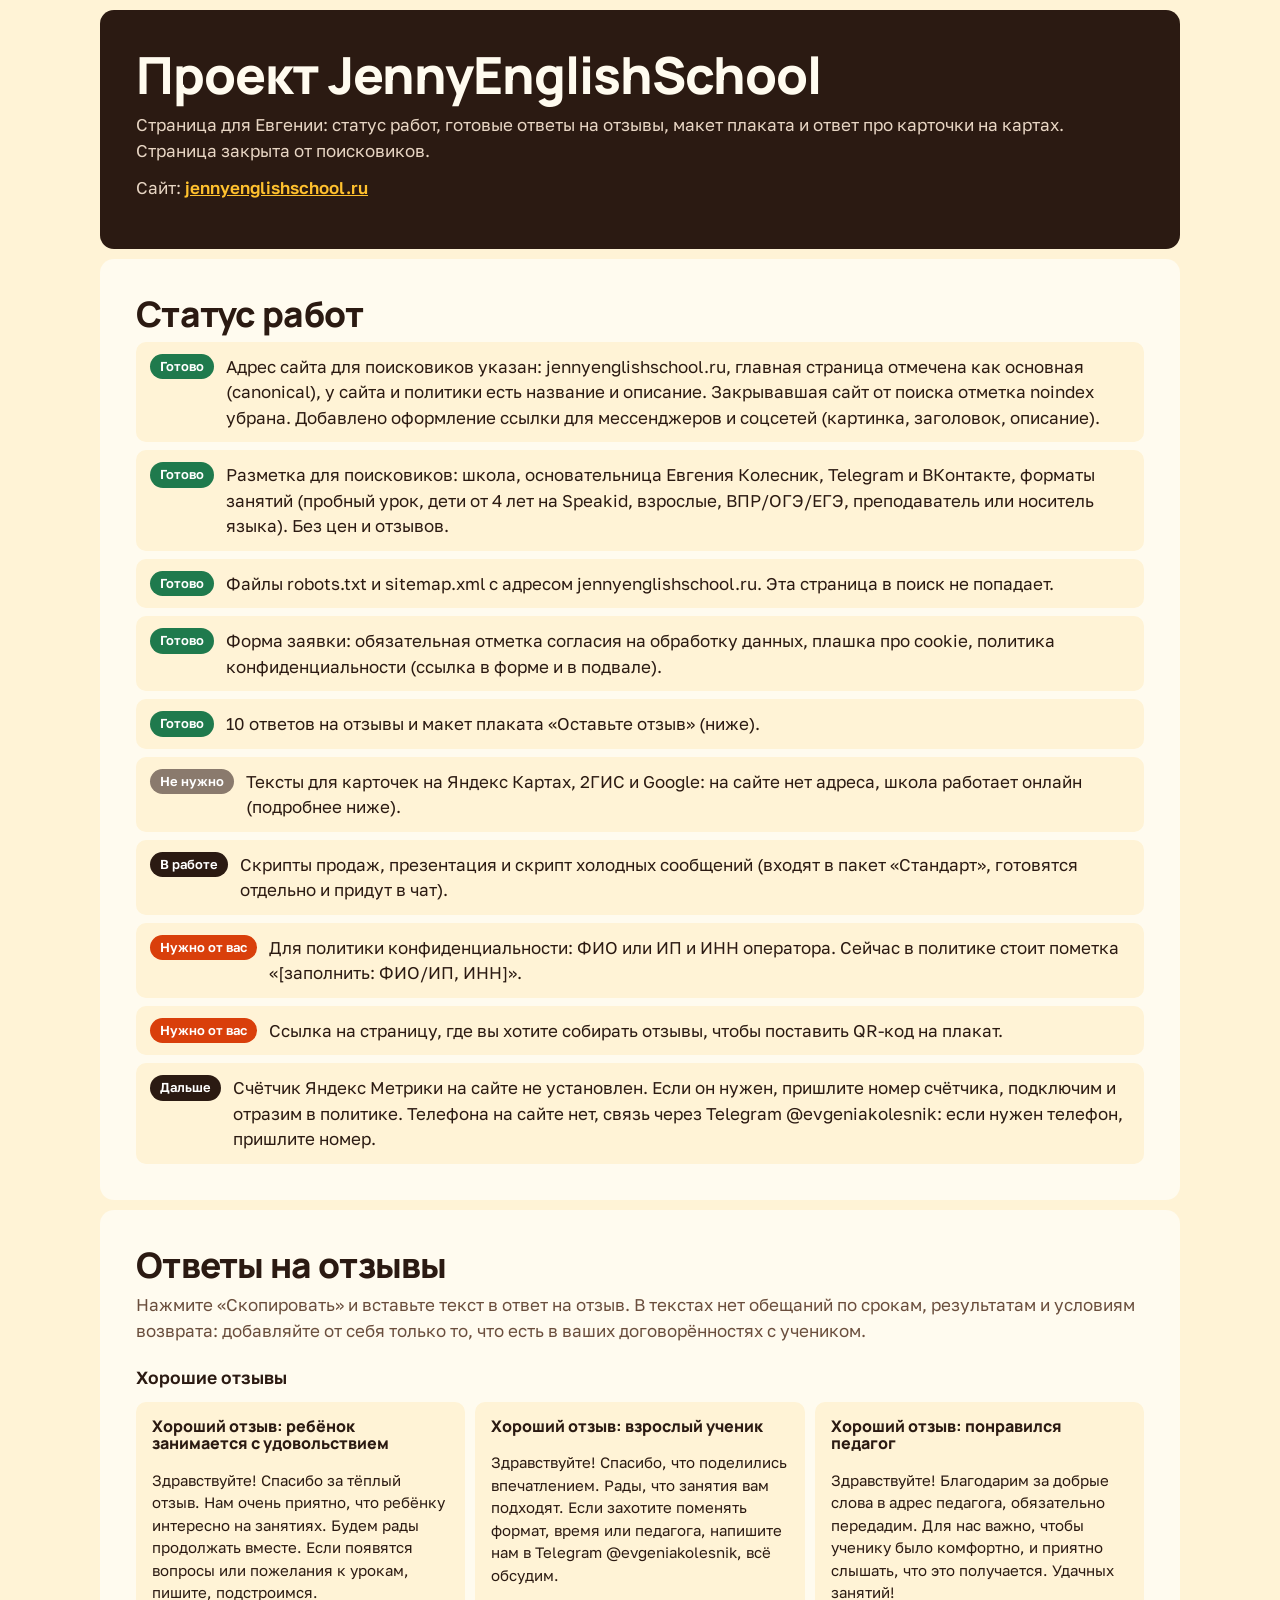
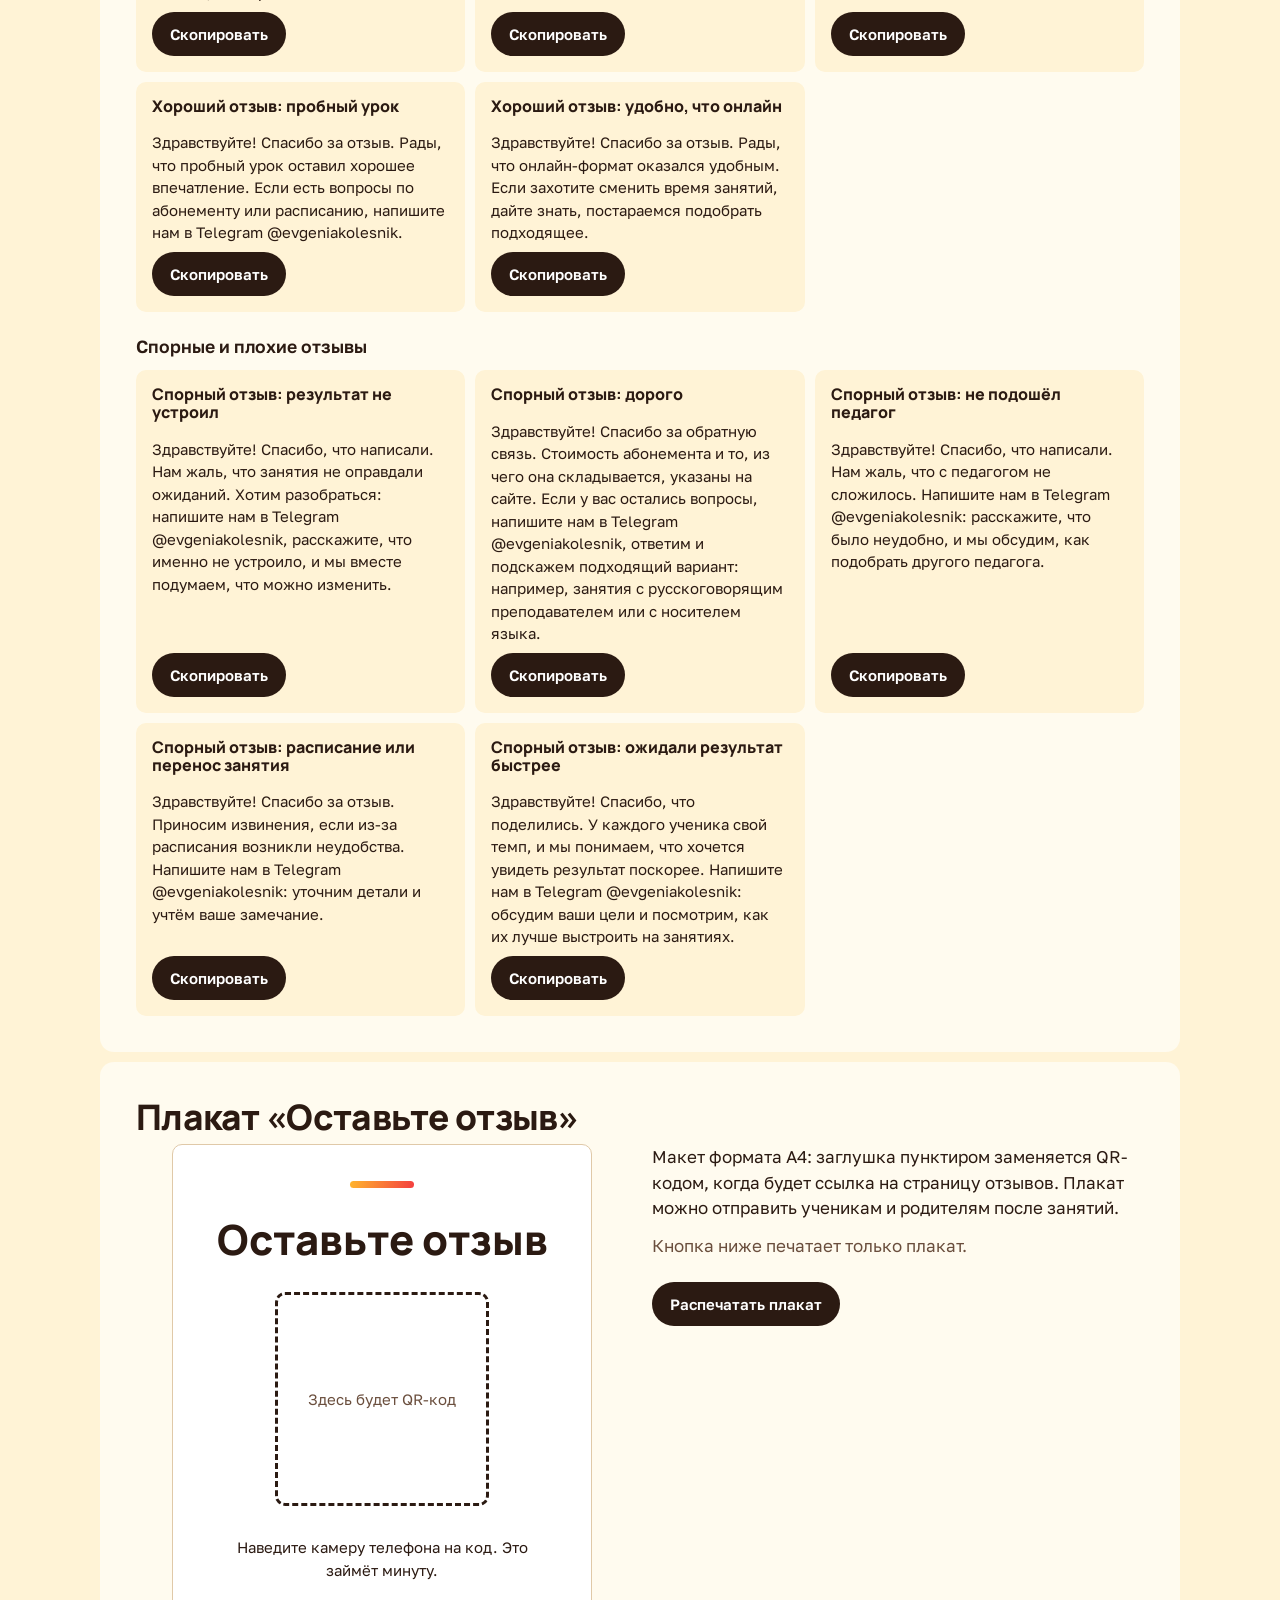
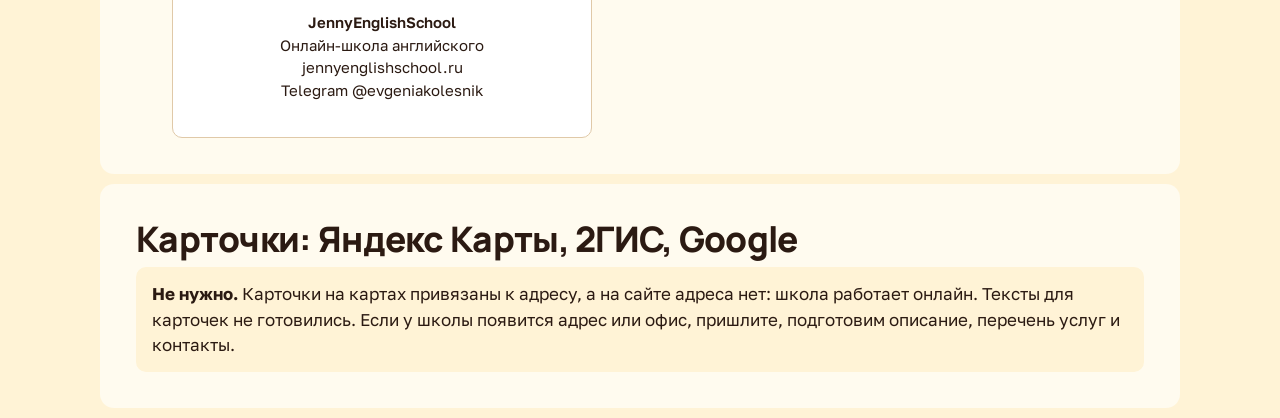
==== project/index.html @ 3218a2a4 "SEO, юридический минимум, страница проекта (пакет Стандарт) Co-Authored-By: Claude Sonnet 5.5 <norep" ====
<!DOCTYPE html>
<html lang="ru">
<head>
<meta charset="utf-8">
<meta name="viewport" content="width=device-width, initial-scale=1">
<meta name="color-scheme" content="light">
<meta name="robots" content="noindex, nofollow">
<title>Проект JennyEnglishSchool: статус работ</title>
<link rel="icon" href="data:,">
<link href="https://fonts.googleapis.com/css2?family=Manrope:wght@700;800&family=Golos+Text:wght@400;500;600&display=swap" rel="stylesheet">
<style>
:root{--bg:#fff3d6;--paper:#fffbef;--card:#fff3d6;--ink:#2b1a12;--muted:#6a4e3d;--accent:#d93f0b;--deep:#b83208;--r:14px}
*,*::before,*::after{box-sizing:border-box}
body{margin:0;background:var(--bg);color:var(--ink);font:400 17px/1.5 'Golos Text','Segoe UI',sans-serif;padding:10px;overflow-x:hidden}
main{max-width:1080px;margin:0 auto;display:grid;gap:10px}
section,header{background:var(--paper);border-radius:var(--r);padding:clamp(18px,3vw,36px);min-width:0}
header{background:var(--ink);color:#fffbef}
h1,h2,h3{font-family:Manrope,'Segoe UI',sans-serif;font-weight:800;letter-spacing:-.02em;line-height:1.1;overflow-wrap:anywhere}
h1{font-size:clamp(1.9rem,5vw,3.2rem);margin:0 0 10px}
h2{font-size:clamp(1.5rem,3.2vw,2.2rem);margin:0 0 8px}
h3{font-size:1rem;margin:0 0 8px;letter-spacing:0}
p{margin:0 0 12px}
.lead{color:var(--muted)}
header .lead{color:#e8d6c4}
a{color:var(--deep);font-weight:600}
header a{color:#ffc12e}
ul{margin:0;padding:0;list-style:none;display:grid;gap:8px}
li{display:flex;gap:12px;align-items:flex-start;background:var(--card);border-radius:10px;padding:12px 14px}
li span:last-child{min-width:0}
.st{flex:none;font-size:.8125rem;font-weight:600;padding:3px 10px;border-radius:99px;background:#1f7a4d;color:#fff;white-space:nowrap}
.st.w{background:var(--ink)}
.st.n{background:var(--accent)}
.st.x{background:#8a7a6d}
.grid{display:grid;grid-template-columns:repeat(auto-fill,minmax(min(100%,320px),1fr));gap:10px}
.rep{background:var(--card);border-radius:10px;padding:16px;display:flex;flex-direction:column;gap:8px;min-width:0}
.rep p{margin:0;white-space:pre-wrap;overflow-wrap:anywhere;font-size:.9375rem;flex:1}
.cp{align-self:flex-start;min-height:44px;padding:0 18px;border:0;border-radius:999px;background:var(--ink);color:#fff;font:600 .9375rem 'Golos Text',sans-serif;cursor:pointer}
.cp:hover{background:#000}
.cp.ok{background:#1f7a4d}
.sub{margin:22px 0 10px;font-size:1.1rem;font-weight:600}
.poster{width:min(100%,420px);aspect-ratio:210/297;margin:0 auto;background:#fff;border:1px solid #e0c9a8;border-radius:10px;padding:clamp(20px,6vw,36px);display:flex;flex-direction:column;align-items:center;justify-content:space-between;text-align:center}
.poster h3{font-size:clamp(1.8rem,8vw,2.6rem);line-height:1.05;margin:0}
.poster .qr{width:62%;aspect-ratio:1;border:3px dashed var(--ink);border-radius:10px;display:grid;place-items:center;font-size:.9375rem;color:var(--muted);padding:12px}
.poster p{margin:0;font-size:.9375rem}
.poster b{font-weight:600}
.poster .acc{width:64px;height:7px;background:linear-gradient(105deg,#ffb52e,#f43f3f);border-radius:4px}
.two{display:grid;grid-template-columns:minmax(0,1fr) minmax(0,1fr);gap:24px;align-items:start}
.print{margin-top:12px}
.note{background:var(--card);border-radius:10px;padding:14px 16px;margin:0}
@media(max-width:760px){.two{grid-template-columns:1fr}}
@media print{body{padding:0;background:#fff}main>*:not(#poster){display:none}#poster{padding:0}#poster .noprint{display:none}.poster{border:0;width:100%}}
</style>
</head>
<body>
<main>
<header>
<h1>Проект JennyEnglishSchool</h1>
<p class="lead">Страница для Евгении: статус работ, готовые ответы на отзывы, макет плаката и ответ про карточки на картах. Страница закрыта от поисковиков.</p>
<p class="lead">Сайт: <a href="../">jennyenglishschool.ru</a></p>
</header>

<section aria-labelledby="s1">
<h2 id="s1">Статус работ</h2>
<ul>
<li><span class="st">Готово</span><span>Адрес сайта для поисковиков указан: jennyenglishschool.ru, главная страница отмечена как основная (canonical), у сайта и политики есть название и описание. Закрывавшая сайт от поиска отметка noindex убрана. Добавлено оформление ссылки для мессенджеров и соцсетей (картинка, заголовок, описание).</span></li>
<li><span class="st">Готово</span><span>Разметка для поисковиков: школа, основательница Евгения Колесник, Telegram и ВКонтакте, форматы занятий (пробный урок, дети от 4 лет на Speakid, взрослые, ВПР/ОГЭ/ЕГЭ, преподаватель или носитель языка). Без цен и отзывов.</span></li>
<li><span class="st">Готово</span><span>Файлы robots.txt и sitemap.xml с адресом jennyenglishschool.ru. Эта страница в поиск не попадает.</span></li>
<li><span class="st">Готово</span><span>Форма заявки: обязательная отметка согласия на обработку данных, плашка про cookie, политика конфиденциальности (ссылка в форме и в подвале).</span></li>
<li><span class="st">Готово</span><span>10 ответов на отзывы и макет плаката «Оставьте отзыв» (ниже).</span></li>
<li><span class="st x">Не нужно</span><span>Тексты для карточек на Яндекс Картах, 2ГИС и Google: на сайте нет адреса, школа работает онлайн (подробнее ниже).</span></li>
<li><span class="st w">В работе</span><span>Скрипты продаж, презентация и скрипт холодных сообщений (входят в пакет «Стандарт», готовятся отдельно и придут в чат).</span></li>
<li><span class="st n">Нужно от вас</span><span>Для политики конфиденциальности: ФИО или ИП и ИНН оператора. Сейчас в политике стоит пометка «[заполнить: ФИО/ИП, ИНН]».</span></li>
<li><span class="st n">Нужно от вас</span><span>Ссылка на страницу, где вы хотите собирать отзывы, чтобы поставить QR-код на плакат.</span></li>
<li><span class="st w">Дальше</span><span>Счётчик Яндекс Метрики на сайте не установлен. Если он нужен, пришлите номер счётчика, подключим и отразим в политике. Телефона на сайте нет, связь через Telegram @evgeniakolesnik: если нужен телефон, пришлите номер.</span></li>
</ul>
</section>

<section aria-labelledby="s2">
<h2 id="s2">Ответы на отзывы</h2>
<p class="lead">Нажмите «Скопировать» и вставьте текст в ответ на отзыв. В текстах нет обещаний по срокам, результатам и условиям возврата: добавляйте от себя только то, что есть в ваших договорённостях с учеником.</p>
<p class="sub">Хорошие отзывы</p>
<div class="grid">
<article class="rep"><h3>Хороший отзыв: ребёнок занимается с удовольствием</h3><p id="r1">Здравствуйте! Спасибо за тёплый отзыв. Нам очень приятно, что ребёнку интересно на занятиях. Будем рады продолжать вместе. Если появятся вопросы или пожелания к урокам, пишите, подстроимся.</p><button class="cp" type="button" data-t="r1">Скопировать</button></article>
<article class="rep"><h3>Хороший отзыв: взрослый ученик</h3><p id="r2">Здравствуйте! Спасибо, что поделились впечатлением. Рады, что занятия вам подходят. Если захотите поменять формат, время или педагога, напишите нам в Telegram @evgeniakolesnik, всё обсудим.</p><button class="cp" type="button" data-t="r2">Скопировать</button></article>
<article class="rep"><h3>Хороший отзыв: понравился педагог</h3><p id="r3">Здравствуйте! Благодарим за добрые слова в адрес педагога, обязательно передадим. Для нас важно, чтобы ученику было комфортно, и приятно слышать, что это получается. Удачных занятий!</p><button class="cp" type="button" data-t="r3">Скопировать</button></article>
<article class="rep"><h3>Хороший отзыв: пробный урок</h3><p id="r4">Здравствуйте! Спасибо за отзыв. Рады, что пробный урок оставил хорошее впечатление. Если есть вопросы по абонементу или расписанию, напишите нам в Telegram @evgeniakolesnik.</p><button class="cp" type="button" data-t="r4">Скопировать</button></article>
<article class="rep"><h3>Хороший отзыв: удобно, что онлайн</h3><p id="r5">Здравствуйте! Спасибо за отзыв. Рады, что онлайн-формат оказался удобным. Если захотите сменить время занятий, дайте знать, постараемся подобрать подходящее.</p><button class="cp" type="button" data-t="r5">Скопировать</button></article>
</div>
<p class="sub">Спорные и плохие отзывы</p>
<div class="grid">
<article class="rep"><h3>Спорный отзыв: результат не устроил</h3><p id="r6">Здравствуйте! Спасибо, что написали. Нам жаль, что занятия не оправдали ожиданий. Хотим разобраться: напишите нам в Telegram @evgeniakolesnik, расскажите, что именно не устроило, и мы вместе подумаем, что можно изменить.</p><button class="cp" type="button" data-t="r6">Скопировать</button></article>
<article class="rep"><h3>Спорный отзыв: дорого</h3><p id="r7">Здравствуйте! Спасибо за обратную связь. Стоимость абонемента и то, из чего она складывается, указаны на сайте. Если у вас остались вопросы, напишите нам в Telegram @evgeniakolesnik, ответим и подскажем подходящий вариант: например, занятия с русскоговорящим преподавателем или с носителем языка.</p><button class="cp" type="button" data-t="r7">Скопировать</button></article>
<article class="rep"><h3>Спорный отзыв: не подошёл педагог</h3><p id="r8">Здравствуйте! Спасибо, что написали. Нам жаль, что с педагогом не сложилось. Напишите нам в Telegram @evgeniakolesnik: расскажите, что было неудобно, и мы обсудим, как подобрать другого педагога.</p><button class="cp" type="button" data-t="r8">Скопировать</button></article>
<article class="rep"><h3>Спорный отзыв: расписание или перенос занятия</h3><p id="r9">Здравствуйте! Спасибо за отзыв. Приносим извинения, если из-за расписания возникли неудобства. Напишите нам в Telegram @evgeniakolesnik: уточним детали и учтём ваше замечание.</p><button class="cp" type="button" data-t="r9">Скопировать</button></article>
<article class="rep"><h3>Спорный отзыв: ожидали результат быстрее</h3><p id="r10">Здравствуйте! Спасибо, что поделились. У каждого ученика свой темп, и мы понимаем, что хочется увидеть результат поскорее. Напишите нам в Telegram @evgeniakolesnik: обсудим ваши цели и посмотрим, как их лучше выстроить на занятиях.</p><button class="cp" type="button" data-t="r10">Скопировать</button></article>
</div>
</section>

<section aria-labelledby="s3" id="poster">
<h2 id="s3" class="noprint">Плакат «Оставьте отзыв»</h2>
<div class="two">
<div class="poster" role="img" aria-label="Макет плаката: Оставьте отзыв, на месте QR-кода заглушка">
<div class="acc"></div>
<h3>Оставьте отзыв</h3>
<div class="qr">Здесь будет QR-код</div>
<p>Наведите камеру телефона на код. Это займёт минуту.</p>
<p><b>JennyEnglishSchool</b><br>Онлайн-школа английского<br>jennyenglishschool.ru<br>Telegram @evgeniakolesnik</p>
</div>
<div class="noprint">
<p>Макет формата A4: заглушка пунктиром заменяется QR-кодом, когда будет ссылка на страницу отзывов. Плакат можно отправить ученикам и родителям после занятий.</p>
<p class="lead">Кнопка ниже печатает только плакат.</p>
<button class="cp print" type="button" id="pr">Распечатать плакат</button>
</div>
</div>
</section>

<section aria-labelledby="s4">
<h2 id="s4">Карточки: Яндекс Карты, 2ГИС, Google</h2>
<p class="note"><b>Не нужно.</b> Карточки на картах привязаны к адресу, а на сайте адреса нет: школа работает онлайн. Тексты для карточек не готовились. Если у школы появится адрес или офис, пришлите, подготовим описание, перечень услуг и контакты.</p>
</section>
</main>
<script>
document.querySelectorAll('.cp[data-t]').forEach(function(b){b.addEventListener('click',function(){
  var el=document.getElementById(b.dataset.t),t=el.textContent.trim(),o=b.textContent;
  function done(){b.textContent='Скопировано';b.classList.add('ok');setTimeout(function(){b.textContent=o;b.classList.remove('ok')},1800)}
  function fb(){var r=document.createRange();r.selectNodeContents(el);var s=getSelection();s.removeAllRanges();s.addRange(r);try{document.execCommand('copy');done()}catch(e){}}
  if(navigator.clipboard&&window.isSecureContext){navigator.clipboard.writeText(t).then(done,fb)}else fb();
})});
document.getElementById('pr').addEventListener('click',function(){window.print()});
</script>
</body>
</html>
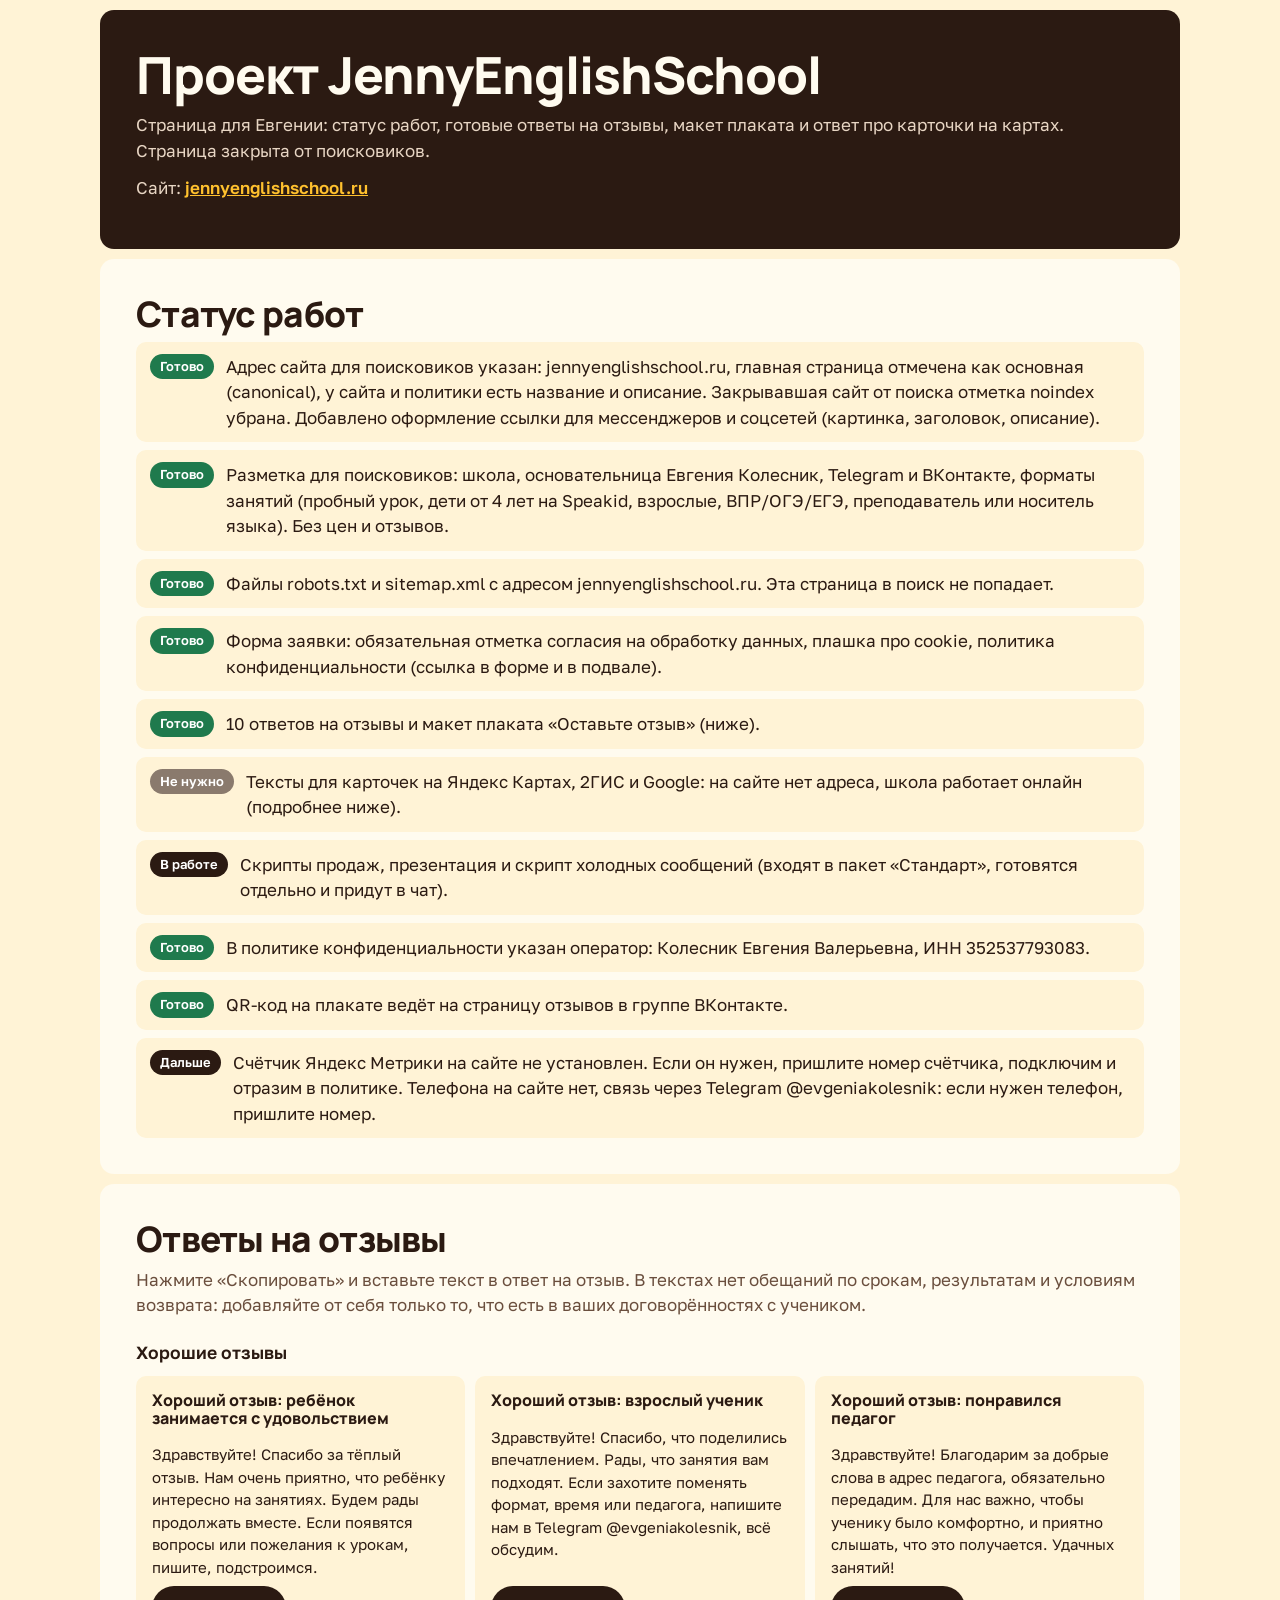
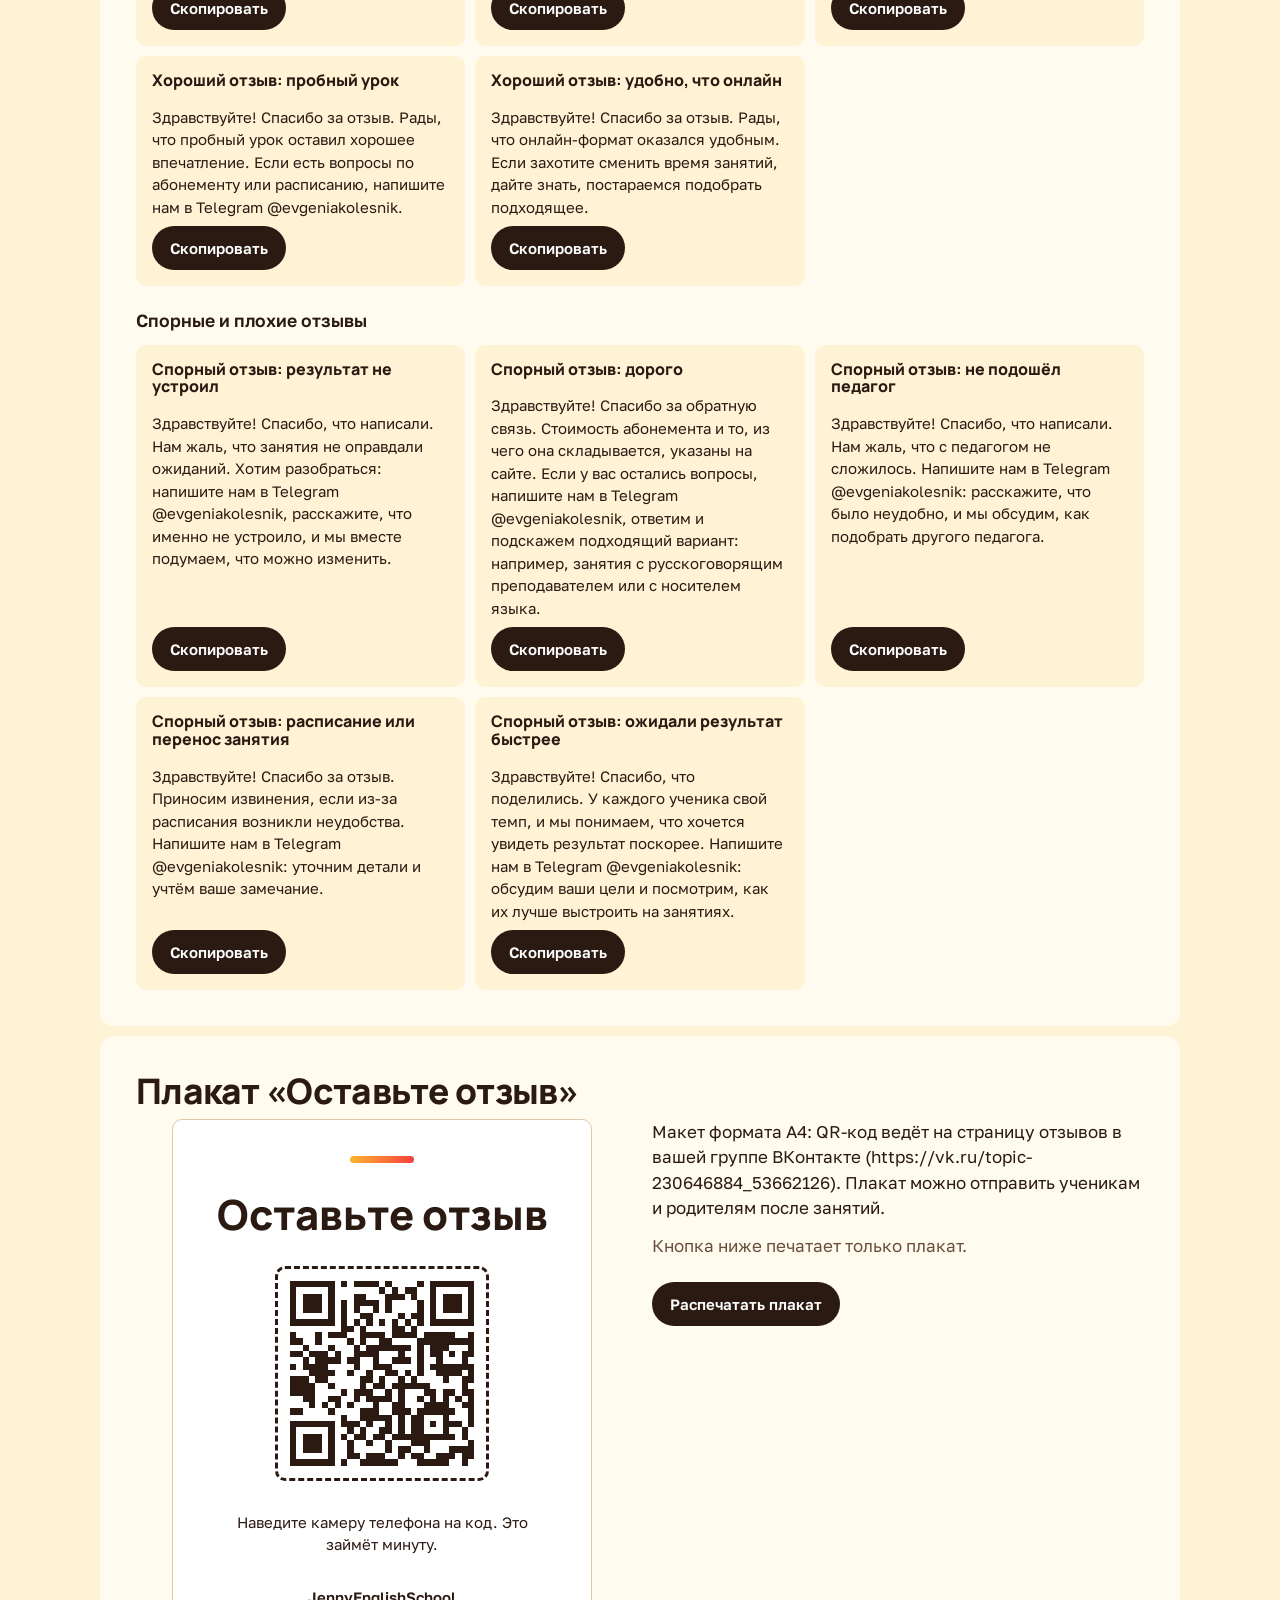
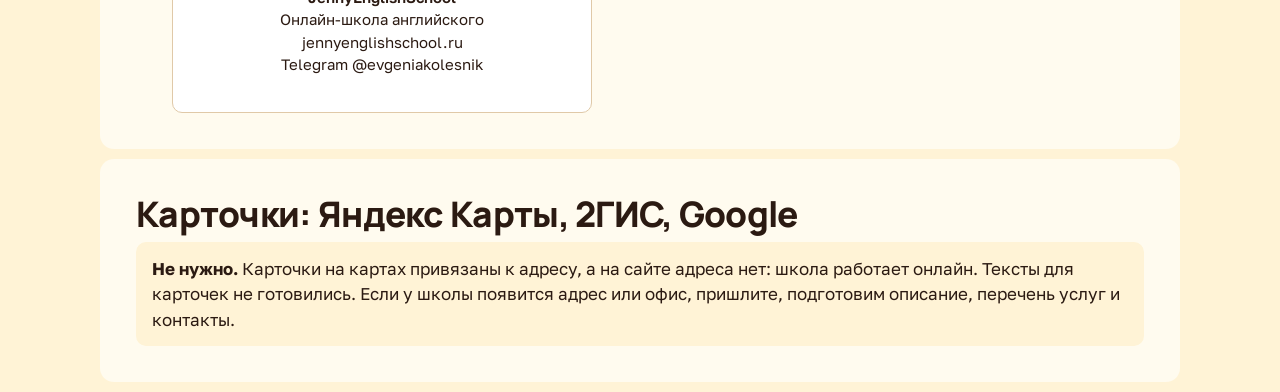
==== commit e4ab04fb: "Блог перенесён на боевой сайт, оператор в политике, QR на плакате отзывов Co-Authored-By: Claude Son" ====
--- a/project/index.html
+++ b/project/index.html
@@ -40,7 +40,7 @@
 .sub{margin:22px 0 10px;font-size:1.1rem;font-weight:600}
 .poster{width:min(100%,420px);aspect-ratio:210/297;margin:0 auto;background:#fff;border:1px solid #e0c9a8;border-radius:10px;padding:clamp(20px,6vw,36px);display:flex;flex-direction:column;align-items:center;justify-content:space-between;text-align:center}
 .poster h3{font-size:clamp(1.8rem,8vw,2.6rem);line-height:1.05;margin:0}
-.poster .qr{width:62%;aspect-ratio:1;border:3px dashed var(--ink);border-radius:10px;display:grid;place-items:center;font-size:.9375rem;color:var(--muted);padding:12px}
+.poster .qr--on{border:0;padding:0}.poster .qr{width:62%;aspect-ratio:1;border:3px dashed var(--ink);border-radius:10px;display:grid;place-items:center;font-size:.9375rem;color:var(--muted);padding:12px}
 .poster p{margin:0;font-size:.9375rem}
 .poster b{font-weight:600}
 .poster .acc{width:64px;height:7px;background:linear-gradient(105deg,#ffb52e,#f43f3f);border-radius:4px}
@@ -69,8 +69,8 @@
 <li><span class="st">Готово</span><span>10 ответов на отзывы и макет плаката «Оставьте отзыв» (ниже).</span></li>
 <li><span class="st x">Не нужно</span><span>Тексты для карточек на Яндекс Картах, 2ГИС и Google: на сайте нет адреса, школа работает онлайн (подробнее ниже).</span></li>
 <li><span class="st w">В работе</span><span>Скрипты продаж, презентация и скрипт холодных сообщений (входят в пакет «Стандарт», готовятся отдельно и придут в чат).</span></li>
-<li><span class="st n">Нужно от вас</span><span>Для политики конфиденциальности: ФИО или ИП и ИНН оператора. Сейчас в политике стоит пометка «[заполнить: ФИО/ИП, ИНН]».</span></li>
-<li><span class="st n">Нужно от вас</span><span>Ссылка на страницу, где вы хотите собирать отзывы, чтобы поставить QR-код на плакат.</span></li>
+<li><span class="st">Готово</span><span>В политике конфиденциальности указан оператор: Колесник Евгения Валерьевна, ИНН 352537793083.</span></li>
+<li><span class="st">Готово</span><span>QR-код на плакате ведёт на страницу отзывов в группе ВКонтакте.</span></li>
 <li><span class="st w">Дальше</span><span>Счётчик Яндекс Метрики на сайте не установлен. Если он нужен, пришлите номер счётчика, подключим и отразим в политике. Телефона на сайте нет, связь через Telegram @evgeniakolesnik: если нужен телефон, пришлите номер.</span></li>
 </ul>
 </section>
@@ -99,15 +99,15 @@
 <section aria-labelledby="s3" id="poster">
 <h2 id="s3" class="noprint">Плакат «Оставьте отзыв»</h2>
 <div class="two">
-<div class="poster" role="img" aria-label="Макет плаката: Оставьте отзыв, на месте QR-кода заглушка">
+<div class="poster" role="group" aria-label="Плакат: Оставьте отзыв, QR-код ведёт на страницу отзывов ВКонтакте">
 <div class="acc"></div>
 <h3>Оставьте отзыв</h3>
-<div class="qr">Здесь будет QR-код</div>
+<div class="qr qr--on"><svg xmlns="http://www.w3.org/2000/svg" viewBox="0 0 29 29" width="100%" height="100%" shape-rendering="crispEdges" role="img" aria-label="QR-код со ссылкой на страницу отзывов ВКонтакте"><path d="M0 0h1v1h-1zM1 0h1v1h-1zM2 0h1v1h-1zM3 0h1v1h-1zM4 0h1v1h-1zM5 0h1v1h-1zM6 0h1v1h-1zM8 0h1v1h-1zM10 0h1v1h-1zM11 0h1v1h-1zM12 0h1v1h-1zM13 0h1v1h-1zM15 0h1v1h-1zM20 0h1v1h-1zM22 0h1v1h-1zM23 0h1v1h-1zM24 0h1v1h-1zM25 0h1v1h-1zM26 0h1v1h-1zM27 0h1v1h-1zM28 0h1v1h-1zM0 1h1v1h-1zM6 1h1v1h-1zM14 1h1v1h-1zM16 1h1v1h-1zM18 1h1v1h-1zM19 1h1v1h-1zM22 1h1v1h-1zM28 1h1v1h-1zM0 2h1v1h-1zM2 2h1v1h-1zM3 2h1v1h-1zM4 2h1v1h-1zM6 2h1v1h-1zM10 2h1v1h-1zM11 2h1v1h-1zM15 2h1v1h-1zM16 2h1v1h-1zM17 2h1v1h-1zM19 2h1v1h-1zM22 2h1v1h-1zM24 2h1v1h-1zM25 2h1v1h-1zM26 2h1v1h-1zM28 2h1v1h-1zM0 3h1v1h-1zM2 3h1v1h-1zM3 3h1v1h-1zM4 3h1v1h-1zM6 3h1v1h-1zM8 3h1v1h-1zM10 3h1v1h-1zM11 3h1v1h-1zM12 3h1v1h-1zM13 3h1v1h-1zM15 3h1v1h-1zM20 3h1v1h-1zM22 3h1v1h-1zM24 3h1v1h-1zM25 3h1v1h-1zM26 3h1v1h-1zM28 3h1v1h-1zM0 4h1v1h-1zM2 4h1v1h-1zM3 4h1v1h-1zM4 4h1v1h-1zM6 4h1v1h-1zM8 4h1v1h-1zM10 4h1v1h-1zM13 4h1v1h-1zM15 4h1v1h-1zM20 4h1v1h-1zM22 4h1v1h-1zM24 4h1v1h-1zM25 4h1v1h-1zM26 4h1v1h-1zM28 4h1v1h-1zM0 5h1v1h-1zM6 5h1v1h-1zM8 5h1v1h-1zM11 5h1v1h-1zM12 5h1v1h-1zM17 5h1v1h-1zM19 5h1v1h-1zM20 5h1v1h-1zM22 5h1v1h-1zM28 5h1v1h-1zM0 6h1v1h-1zM1 6h1v1h-1zM2 6h1v1h-1zM3 6h1v1h-1zM4 6h1v1h-1zM5 6h1v1h-1zM6 6h1v1h-1zM8 6h1v1h-1zM10 6h1v1h-1zM12 6h1v1h-1zM14 6h1v1h-1zM16 6h1v1h-1zM18 6h1v1h-1zM20 6h1v1h-1zM22 6h1v1h-1zM23 6h1v1h-1zM24 6h1v1h-1zM25 6h1v1h-1zM26 6h1v1h-1zM27 6h1v1h-1zM28 6h1v1h-1zM8 7h1v1h-1zM9 7h1v1h-1zM11 7h1v1h-1zM16 7h1v1h-1zM17 7h1v1h-1zM19 7h1v1h-1zM0 8h1v1h-1zM4 8h1v1h-1zM6 8h1v1h-1zM7 8h1v1h-1zM8 8h1v1h-1zM11 8h1v1h-1zM12 8h1v1h-1zM13 8h1v1h-1zM14 8h1v1h-1zM16 8h1v1h-1zM17 8h1v1h-1zM18 8h1v1h-1zM19 8h1v1h-1zM21 8h1v1h-1zM22 8h1v1h-1zM23 8h1v1h-1zM24 8h1v1h-1zM25 8h1v1h-1zM28 8h1v1h-1zM0 9h1v1h-1zM1 9h1v1h-1zM4 9h1v1h-1zM9 9h1v1h-1zM11 9h1v1h-1zM14 9h1v1h-1zM15 9h1v1h-1zM20 9h1v1h-1zM21 9h1v1h-1zM22 9h1v1h-1zM23 9h1v1h-1zM24 9h1v1h-1zM25 9h1v1h-1zM26 9h1v1h-1zM27 9h1v1h-1zM28 9h1v1h-1zM2 10h1v1h-1zM6 10h1v1h-1zM10 10h1v1h-1zM12 10h1v1h-1zM13 10h1v1h-1zM14 10h1v1h-1zM15 10h1v1h-1zM16 10h1v1h-1zM17 10h1v1h-1zM18 10h1v1h-1zM20 10h1v1h-1zM22 10h1v1h-1zM23 10h1v1h-1zM24 10h1v1h-1zM28 10h1v1h-1zM0 11h1v1h-1zM1 11h1v1h-1zM3 11h1v1h-1zM4 11h1v1h-1zM5 11h1v1h-1zM7 11h1v1h-1zM10 11h1v1h-1zM11 11h1v1h-1zM12 11h1v1h-1zM13 11h1v1h-1zM17 11h1v1h-1zM20 11h1v1h-1zM22 11h1v1h-1zM23 11h1v1h-1zM25 11h1v1h-1zM27 11h1v1h-1zM28 11h1v1h-1zM2 12h1v1h-1zM4 12h1v1h-1zM5 12h1v1h-1zM6 12h1v1h-1zM7 12h1v1h-1zM9 12h1v1h-1zM10 12h1v1h-1zM13 12h1v1h-1zM16 12h1v1h-1zM17 12h1v1h-1zM18 12h1v1h-1zM20 12h1v1h-1zM23 12h1v1h-1zM27 12h1v1h-1zM0 13h1v1h-1zM2 13h1v1h-1zM3 13h1v1h-1zM4 13h1v1h-1zM5 13h1v1h-1zM10 13h1v1h-1zM13 13h1v1h-1zM14 13h1v1h-1zM15 13h1v1h-1zM20 13h1v1h-1zM22 13h1v1h-1zM23 13h1v1h-1zM24 13h1v1h-1zM25 13h1v1h-1zM26 13h1v1h-1zM27 13h1v1h-1zM28 13h1v1h-1zM3 14h1v1h-1zM4 14h1v1h-1zM5 14h1v1h-1zM6 14h1v1h-1zM9 14h1v1h-1zM12 14h1v1h-1zM15 14h1v1h-1zM16 14h1v1h-1zM18 14h1v1h-1zM20 14h1v1h-1zM23 14h1v1h-1zM24 14h1v1h-1zM25 14h1v1h-1zM26 14h1v1h-1zM28 14h1v1h-1zM0 15h1v1h-1zM1 15h1v1h-1zM2 15h1v1h-1zM4 15h1v1h-1zM5 15h1v1h-1zM11 15h1v1h-1zM12 15h1v1h-1zM14 15h1v1h-1zM17 15h1v1h-1zM19 15h1v1h-1zM24 15h1v1h-1zM27 15h1v1h-1zM28 15h1v1h-1zM0 16h1v1h-1zM1 16h1v1h-1zM2 16h1v1h-1zM3 16h1v1h-1zM6 16h1v1h-1zM11 16h1v1h-1zM13 16h1v1h-1zM14 16h1v1h-1zM16 16h1v1h-1zM17 16h1v1h-1zM18 16h1v1h-1zM19 16h1v1h-1zM20 16h1v1h-1zM21 16h1v1h-1zM27 16h1v1h-1zM0 17h1v1h-1zM1 17h1v1h-1zM2 17h1v1h-1zM3 17h1v1h-1zM8 17h1v1h-1zM10 17h1v1h-1zM11 17h1v1h-1zM12 17h1v1h-1zM15 17h1v1h-1zM17 17h1v1h-1zM21 17h1v1h-1zM22 17h1v1h-1zM24 17h1v1h-1zM25 17h1v1h-1zM27 17h1v1h-1zM28 17h1v1h-1zM2 18h1v1h-1zM3 18h1v1h-1zM6 18h1v1h-1zM7 18h1v1h-1zM10 18h1v1h-1zM12 18h1v1h-1zM13 18h1v1h-1zM14 18h1v1h-1zM15 18h1v1h-1zM17 18h1v1h-1zM20 18h1v1h-1zM22 18h1v1h-1zM24 18h1v1h-1zM26 18h1v1h-1zM28 18h1v1h-1zM3 19h1v1h-1zM5 19h1v1h-1zM7 19h1v1h-1zM9 19h1v1h-1zM13 19h1v1h-1zM16 19h1v1h-1zM17 19h1v1h-1zM21 19h1v1h-1zM22 19h1v1h-1zM23 19h1v1h-1zM24 19h1v1h-1zM27 19h1v1h-1zM28 19h1v1h-1zM0 20h1v1h-1zM1 20h1v1h-1zM6 20h1v1h-1zM11 20h1v1h-1zM12 20h1v1h-1zM13 20h1v1h-1zM16 20h1v1h-1zM17 20h1v1h-1zM18 20h1v1h-1zM20 20h1v1h-1zM21 20h1v1h-1zM22 20h1v1h-1zM23 20h1v1h-1zM24 20h1v1h-1zM25 20h1v1h-1zM28 20h1v1h-1zM8 21h1v1h-1zM11 21h1v1h-1zM12 21h1v1h-1zM13 21h1v1h-1zM14 21h1v1h-1zM15 21h1v1h-1zM17 21h1v1h-1zM19 21h1v1h-1zM20 21h1v1h-1zM24 21h1v1h-1zM28 21h1v1h-1zM0 22h1v1h-1zM1 22h1v1h-1zM2 22h1v1h-1zM3 22h1v1h-1zM4 22h1v1h-1zM5 22h1v1h-1zM6 22h1v1h-1zM8 22h1v1h-1zM9 22h1v1h-1zM10 22h1v1h-1zM12 22h1v1h-1zM15 22h1v1h-1zM17 22h1v1h-1zM19 22h1v1h-1zM20 22h1v1h-1zM22 22h1v1h-1zM24 22h1v1h-1zM25 22h1v1h-1zM26 22h1v1h-1zM28 22h1v1h-1zM0 23h1v1h-1zM6 23h1v1h-1zM9 23h1v1h-1zM11 23h1v1h-1zM14 23h1v1h-1zM15 23h1v1h-1zM17 23h1v1h-1zM19 23h1v1h-1zM20 23h1v1h-1zM24 23h1v1h-1zM27 23h1v1h-1zM0 24h1v1h-1zM2 24h1v1h-1zM3 24h1v1h-1zM4 24h1v1h-1zM6 24h1v1h-1zM8 24h1v1h-1zM10 24h1v1h-1zM11 24h1v1h-1zM13 24h1v1h-1zM14 24h1v1h-1zM16 24h1v1h-1zM17 24h1v1h-1zM18 24h1v1h-1zM19 24h1v1h-1zM20 24h1v1h-1zM21 24h1v1h-1zM22 24h1v1h-1zM23 24h1v1h-1zM24 24h1v1h-1zM25 24h1v1h-1zM27 24h1v1h-1zM0 25h1v1h-1zM2 25h1v1h-1zM3 25h1v1h-1zM4 25h1v1h-1zM6 25h1v1h-1zM9 25h1v1h-1zM12 25h1v1h-1zM15 25h1v1h-1zM19 25h1v1h-1zM20 25h1v1h-1zM21 25h1v1h-1zM28 25h1v1h-1zM0 26h1v1h-1zM2 26h1v1h-1zM3 26h1v1h-1zM4 26h1v1h-1zM6 26h1v1h-1zM9 26h1v1h-1zM15 26h1v1h-1zM17 26h1v1h-1zM18 26h1v1h-1zM21 26h1v1h-1zM25 26h1v1h-1zM26 26h1v1h-1zM27 26h1v1h-1zM28 26h1v1h-1zM0 27h1v1h-1zM6 27h1v1h-1zM9 27h1v1h-1zM10 27h1v1h-1zM12 27h1v1h-1zM13 27h1v1h-1zM14 27h1v1h-1zM17 27h1v1h-1zM19 27h1v1h-1zM20 27h1v1h-1zM23 27h1v1h-1zM24 27h1v1h-1zM25 27h1v1h-1zM27 27h1v1h-1zM28 27h1v1h-1zM0 28h1v1h-1zM1 28h1v1h-1zM2 28h1v1h-1zM3 28h1v1h-1zM4 28h1v1h-1zM5 28h1v1h-1zM6 28h1v1h-1zM8 28h1v1h-1zM11 28h1v1h-1zM12 28h1v1h-1zM13 28h1v1h-1zM14 28h1v1h-1zM15 28h1v1h-1zM16 28h1v1h-1zM20 28h1v1h-1zM21 28h1v1h-1zM22 28h1v1h-1zM23 28h1v1h-1zM24 28h1v1h-1zM27 28h1v1h-1z" fill="#2b1a12"/></svg></div>
 <p>Наведите камеру телефона на код. Это займёт минуту.</p>
 <p><b>JennyEnglishSchool</b><br>Онлайн-школа английского<br>jennyenglishschool.ru<br>Telegram @evgeniakolesnik</p>
 </div>
 <div class="noprint">
-<p>Макет формата A4: заглушка пунктиром заменяется QR-кодом, когда будет ссылка на страницу отзывов. Плакат можно отправить ученикам и родителям после занятий.</p>
+<p>Макет формата A4: QR-код ведёт на страницу отзывов в вашей группе ВКонтакте (https://vk.ru/topic-230646884_53662126). Плакат можно отправить ученикам и родителям после занятий.</p>
 <p class="lead">Кнопка ниже печатает только плакат.</p>
 <button class="cp print" type="button" id="pr">Распечатать плакат</button>
 </div>
